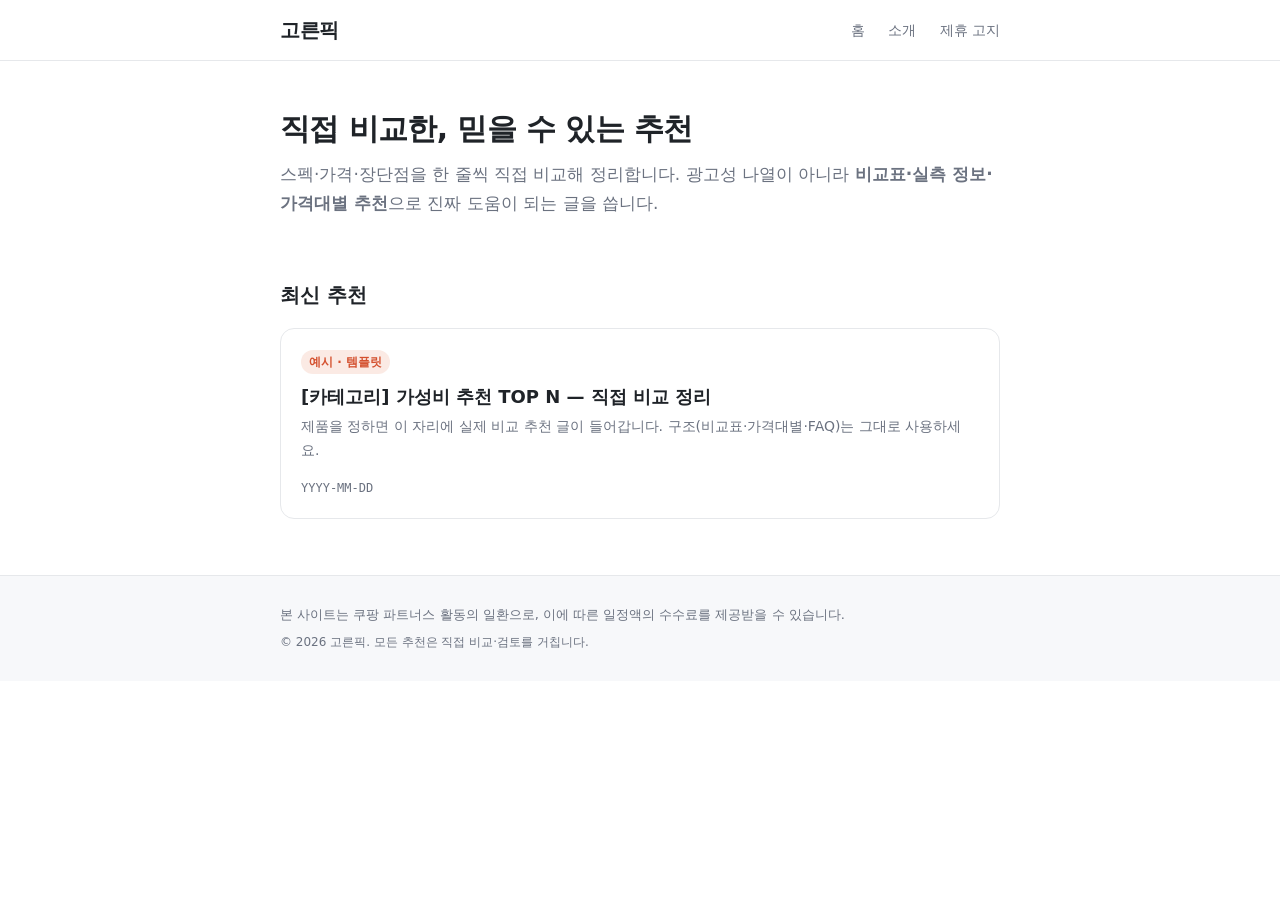
==== index.html @ ce5f91fe "init: 고른픽 추천 사이트 (쿠팡 파트너스 채널 + GEO 테스트 대상)" ====
<!DOCTYPE html>
<html lang="ko">
<head>
  <meta charset="UTF-8" />
  <meta name="viewport" content="width=device-width, initial-scale=1.0" />
  <title>고른픽 — 직접 비교한 가성비 추천</title>
  <meta name="description" content="실측 스펙과 가격을 직접 비교해 정리한 제품 추천. 가성비·용도별·가격대별로 한눈에 고르세요." />
  <link rel="canonical" href="https://example.com/" />
  <!-- Open Graph -->
  <meta property="og:type" content="website" />
  <meta property="og:title" content="고른픽 — 직접 비교한 가성비 추천" />
  <meta property="og:description" content="실측 스펙과 가격을 직접 비교해 정리한 제품 추천." />
  <meta property="og:url" content="https://example.com/" />
  <meta name="robots" content="index,follow" />
  <link rel="stylesheet" href="style.css" />
  <!-- 사이트 구조화 데이터 -->
  <script type="application/ld+json">
  {
    "@context": "https://schema.org",
    "@type": "WebSite",
    "name": "고른픽",
    "url": "https://example.com/",
    "description": "실측 스펙과 가격을 직접 비교해 정리한 제품 추천 사이트"
  }
  </script>
</head>
<body>
  <header class="site-header">
    <div class="container header-inner">
      <a href="index.html" class="brand">고른픽</a>
      <nav class="nav">
        <a href="index.html">홈</a>
        <a href="about.html">소개</a>
        <a href="about.html#disclosure">제휴 고지</a>
      </nav>
    </div>
  </header>

  <main class="container">
    <section class="hero">
      <h1>직접 비교한, 믿을 수 있는 추천</h1>
      <p class="lead">
        스펙·가격·장단점을 한 줄씩 직접 비교해 정리합니다. 광고성 나열이 아니라
        <strong>비교표·실측 정보·가격대별 추천</strong>으로 진짜 도움이 되는 글을 씁니다.
      </p>
    </section>

    <section>
      <h2 class="section-title">최신 추천</h2>
      <div class="card-list">

        <!-- 예시 글 카드 (제품 정하면 실제 글로 교체) -->
        <a class="card" href="posts/template.html">
          <span class="card-tag">예시 · 템플릿</span>
          <h3 class="card-title">[카테고리] 가성비 추천 TOP N — 직접 비교 정리</h3>
          <p class="card-desc">
            제품을 정하면 이 자리에 실제 비교 추천 글이 들어갑니다. 구조(비교표·가격대별·FAQ)는 그대로 사용하세요.
          </p>
          <span class="card-date">YYYY-MM-DD</span>
        </a>

      </div>
    </section>
  </main>

  <footer class="site-footer">
    <div class="container">
      <p class="disclosure">
        본 사이트는 쿠팡 파트너스 활동의 일환으로, 이에 따른 일정액의 수수료를 제공받을 수 있습니다.
      </p>
      <p class="copyright">© <span id="year"></span> 고른픽. 모든 추천은 직접 비교·검토를 거칩니다.</p>
    </div>
  </footer>

  <script>document.getElementById('year').textContent = new Date().getFullYear();</script>
</body>
</html>
---- style.css ----
:root {
  --ink: #1f2328;
  --muted: #6b7280;
  --line: #e6e8eb;
  --bg: #ffffff;
  --soft: #f7f8fa;
  --accent: #d4502e;
  --accent-soft: #fbeae4;
  --radius: 14px;
  --maxw: 760px;
}

* { box-sizing: border-box; }

html { -webkit-text-size-adjust: 100%; }

body {
  margin: 0;
  font-family: -apple-system, BlinkMacSystemFont, "Apple SD Gothic Neo",
    "Pretendard", "Malgun Gothic", system-ui, sans-serif;
  color: var(--ink);
  background: var(--bg);
  line-height: 1.7;
  font-size: 16px;
}

.container { max-width: var(--maxw); margin: 0 auto; padding: 0 20px; }

a { color: inherit; text-decoration: none; }

/* Header */
.site-header {
  border-bottom: 1px solid var(--line);
  background: rgba(255, 255, 255, 0.9);
  backdrop-filter: blur(8px);
  position: sticky;
  top: 0;
  z-index: 10;
}
.header-inner { display: flex; align-items: center; justify-content: space-between; height: 60px; }
.brand { font-weight: 800; font-size: 20px; letter-spacing: -0.02em; }
.nav a { color: var(--muted); font-size: 14px; margin-left: 18px; }
.nav a:hover { color: var(--ink); }

/* Hero */
.hero { padding: 48px 0 32px; }
.hero h1 { font-size: 30px; line-height: 1.3; letter-spacing: -0.02em; margin: 0 0 12px; }
.lead { color: var(--muted); font-size: 17px; margin: 0; }

/* Sections */
.section-title { font-size: 20px; margin: 28px 0 16px; }

/* Card list */
.card-list { display: grid; gap: 14px; }
.card {
  display: block;
  border: 1px solid var(--line);
  border-radius: var(--radius);
  padding: 18px 20px;
  transition: border-color .15s, box-shadow .15s;
  background: var(--bg);
}
.card:hover { border-color: var(--accent); box-shadow: 0 6px 20px -12px rgba(0,0,0,.2); }
.card-tag {
  display: inline-block; font-size: 12px; font-weight: 700; color: var(--accent);
  background: var(--accent-soft); padding: 2px 8px; border-radius: 999px;
}
.card-title { font-size: 18px; margin: 10px 0 6px; line-height: 1.4; }
.card-desc { color: var(--muted); font-size: 14px; margin: 0 0 10px; }
.card-date { color: var(--muted); font-size: 12px; font-family: ui-monospace, monospace; }

/* Article */
.article { padding: 40px 0 8px; }
.article h1 { font-size: 28px; line-height: 1.35; letter-spacing: -0.02em; margin: 0 0 10px; }
.article .meta { color: var(--muted); font-size: 13px; font-family: ui-monospace, monospace; margin-bottom: 28px; }
.article h2 { font-size: 21px; margin: 36px 0 12px; padding-bottom: 6px; border-bottom: 2px solid var(--accent-soft); }
.article h3 { font-size: 18px; margin: 26px 0 8px; }
.article p { margin: 12px 0; }
.article ul, .article ol { padding-left: 22px; }
.article li { margin: 6px 0; }

/* Comparison table */
.table-wrap { overflow-x: auto; margin: 18px 0; }
table { width: 100%; border-collapse: collapse; font-size: 14px; min-width: 480px; }
th, td { border: 1px solid var(--line); padding: 10px 12px; text-align: left; }
thead th { background: var(--soft); font-weight: 700; }
tbody tr:nth-child(even) td { background: #fafbfc; }
.pick { color: var(--accent); font-weight: 700; }

/* Callout / pros-cons */
.callout {
  background: var(--soft); border: 1px solid var(--line);
  border-radius: var(--radius); padding: 14px 18px; margin: 16px 0;
}
.proscons { display: grid; grid-template-columns: 1fr 1fr; gap: 12px; margin: 14px 0; }
.proscons .box { border: 1px solid var(--line); border-radius: 12px; padding: 12px 14px; }
.proscons h4 { margin: 0 0 6px; font-size: 14px; }
.pro h4 { color: #2e9e6b; } .con h4 { color: var(--accent); }
@media (max-width: 560px) { .proscons { grid-template-columns: 1fr; } }

/* Affiliate button */
.buy {
  display: inline-block; background: var(--accent); color: #fff; font-weight: 700;
  padding: 11px 20px; border-radius: 999px; margin: 6px 0;
}
.buy:hover { background: #b8431f; }

/* Disclosure box */
.disclosure-box {
  background: var(--accent-soft); border-radius: var(--radius);
  padding: 14px 18px; font-size: 13px; color: #8a3a22; margin: 24px 0;
}

/* FAQ */
.faq details { border-bottom: 1px solid var(--line); padding: 12px 0; }
.faq summary { font-weight: 600; cursor: pointer; }
.faq p { color: var(--muted); margin: 8px 0 0; }

/* Footer */
.site-footer { border-top: 1px solid var(--line); margin-top: 56px; padding: 28px 0; background: var(--soft); }
.disclosure { font-size: 13px; color: var(--muted); margin: 0 0 6px; }
.copyright { font-size: 12px; color: var(--muted); margin: 0; }
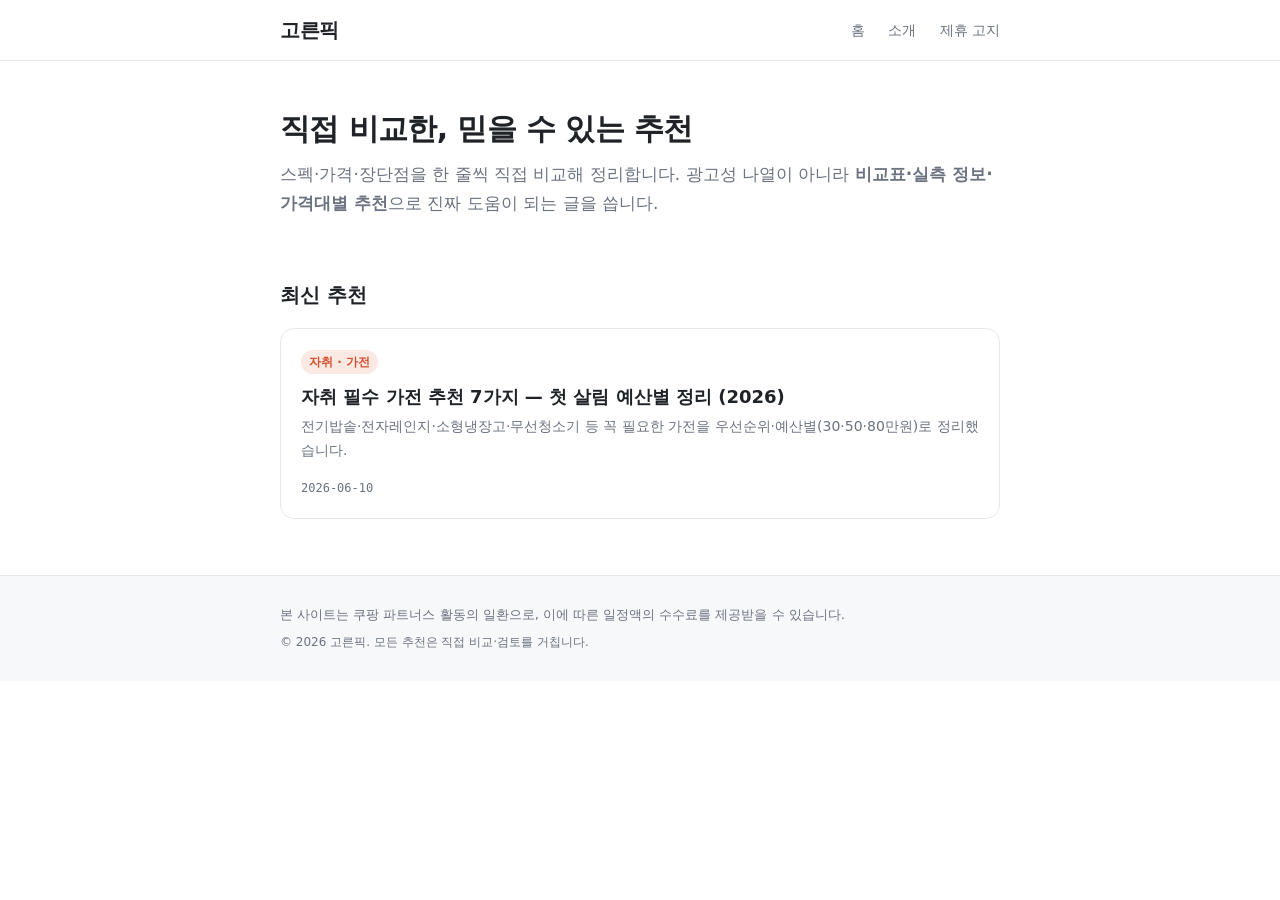
==== commit e3a2af65: "feat: 자취 필수 가전 추천 글 발행 (첫 실제 콘텐츠)" ====
--- a/index.html
+++ b/index.html
@@ -5,12 +5,12 @@
   <meta name="viewport" content="width=device-width, initial-scale=1.0" />
   <title>고른픽 — 직접 비교한 가성비 추천</title>
   <meta name="description" content="실측 스펙과 가격을 직접 비교해 정리한 제품 추천. 가성비·용도별·가격대별로 한눈에 고르세요." />
-  <link rel="canonical" href="https://example.com/" />
+  <link rel="canonical" href="https://tomttoms.github.io/recommend-site/" />
   <!-- Open Graph -->
   <meta property="og:type" content="website" />
   <meta property="og:title" content="고른픽 — 직접 비교한 가성비 추천" />
   <meta property="og:description" content="실측 스펙과 가격을 직접 비교해 정리한 제품 추천." />
-  <meta property="og:url" content="https://example.com/" />
+  <meta property="og:url" content="https://tomttoms.github.io/recommend-site/" />
   <meta name="robots" content="index,follow" />
   <link rel="stylesheet" href="style.css" />
   <!-- 사이트 구조화 데이터 -->
@@ -19,7 +19,7 @@
     "@context": "https://schema.org",
     "@type": "WebSite",
     "name": "고른픽",
-    "url": "https://example.com/",
+    "url": "https://tomttoms.github.io/recommend-site/",
     "description": "실측 스펙과 가격을 직접 비교해 정리한 제품 추천 사이트"
   }
   </script>
@@ -49,14 +49,13 @@
       <h2 class="section-title">최신 추천</h2>
       <div class="card-list">
 
-        <!-- 예시 글 카드 (제품 정하면 실제 글로 교체) -->
-        <a class="card" href="posts/template.html">
-          <span class="card-tag">예시 · 템플릿</span>
-          <h3 class="card-title">[카테고리] 가성비 추천 TOP N — 직접 비교 정리</h3>
+        <a class="card" href="posts/jachi-appliances.html">
+          <span class="card-tag">자취 · 가전</span>
+          <h3 class="card-title">자취 필수 가전 추천 7가지 — 첫 살림 예산별 정리 (2026)</h3>
           <p class="card-desc">
-            제품을 정하면 이 자리에 실제 비교 추천 글이 들어갑니다. 구조(비교표·가격대별·FAQ)는 그대로 사용하세요.
+            전기밥솥·전자레인지·소형냉장고·무선청소기 등 꼭 필요한 가전을 우선순위·예산별(30·50·80만원)로 정리했습니다.
           </p>
-          <span class="card-date">YYYY-MM-DD</span>
+          <span class="card-date">2026-06-10</span>
         </a>
 
       </div>
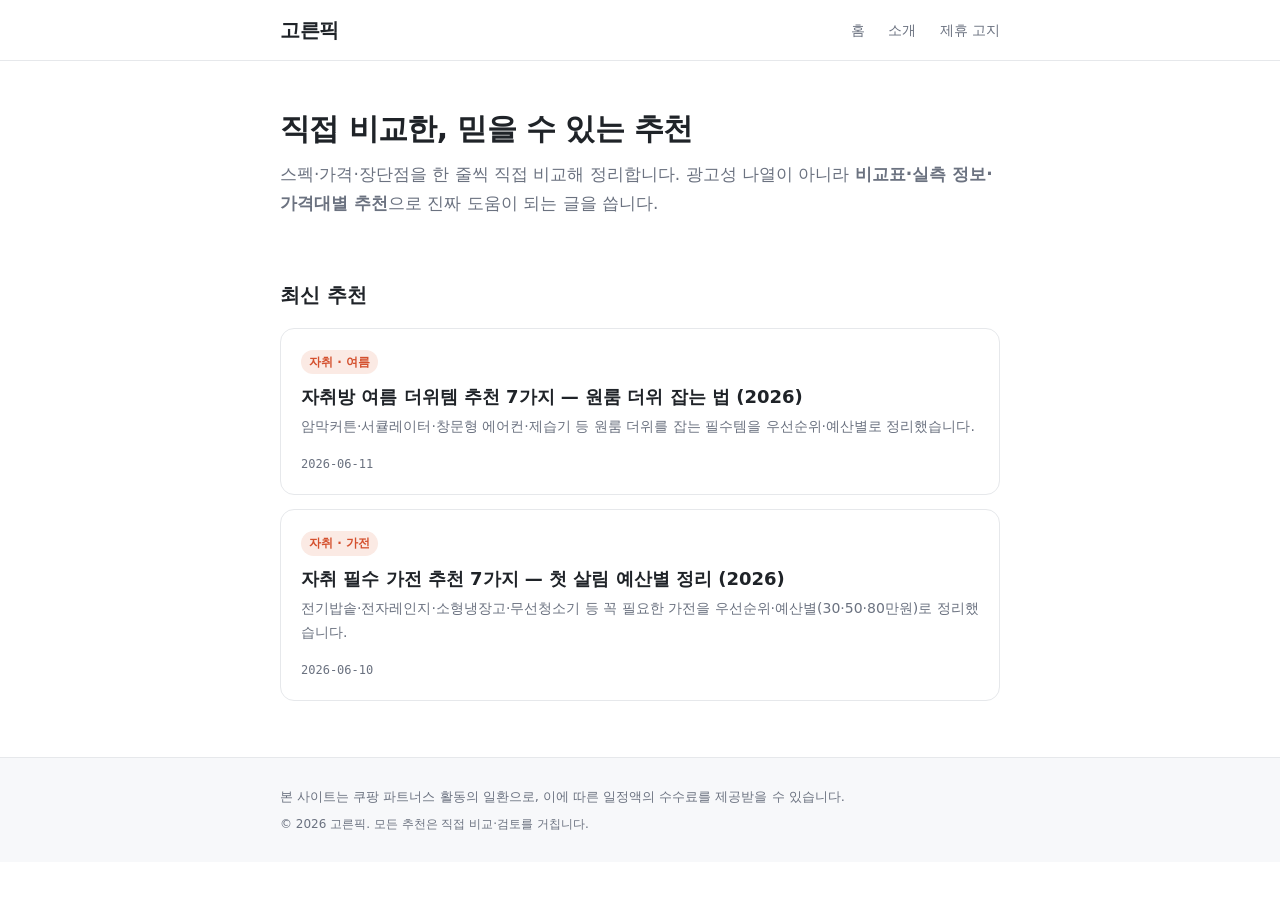
==== commit dac47782: "feat: 두번째 글 '자취 여름 더위템 추천' 발행 + 글간 상호링크(클러스터)·sitemap" ====
--- a/index.html
+++ b/index.html
@@ -3,6 +3,7 @@
 <head>
   <meta charset="UTF-8" />
   <meta name="viewport" content="width=device-width, initial-scale=1.0" />
+  <meta name="google-site-verification" content="KByV5WFBoO63MOMpK7aMtSgN4CVhhy_slvAWljb6XKs" />
   <title>고른픽 — 직접 비교한 가성비 추천</title>
   <meta name="description" content="실측 스펙과 가격을 직접 비교해 정리한 제품 추천. 가성비·용도별·가격대별로 한눈에 고르세요." />
   <link rel="canonical" href="https://tomttoms.github.io/recommend-site/" />
@@ -49,6 +50,15 @@
       <h2 class="section-title">최신 추천</h2>
       <div class="card-list">
 
+        <a class="card" href="posts/jachi-summer.html">
+          <span class="card-tag">자취 · 여름</span>
+          <h3 class="card-title">자취방 여름 더위템 추천 7가지 — 원룸 더위 잡는 법 (2026)</h3>
+          <p class="card-desc">
+            암막커튼·서큘레이터·창문형 에어컨·제습기 등 원룸 더위를 잡는 필수템을 우선순위·예산별로 정리했습니다.
+          </p>
+          <span class="card-date">2026-06-11</span>
+        </a>
+
         <a class="card" href="posts/jachi-appliances.html">
           <span class="card-tag">자취 · 가전</span>
           <h3 class="card-title">자취 필수 가전 추천 7가지 — 첫 살림 예산별 정리 (2026)</h3>
